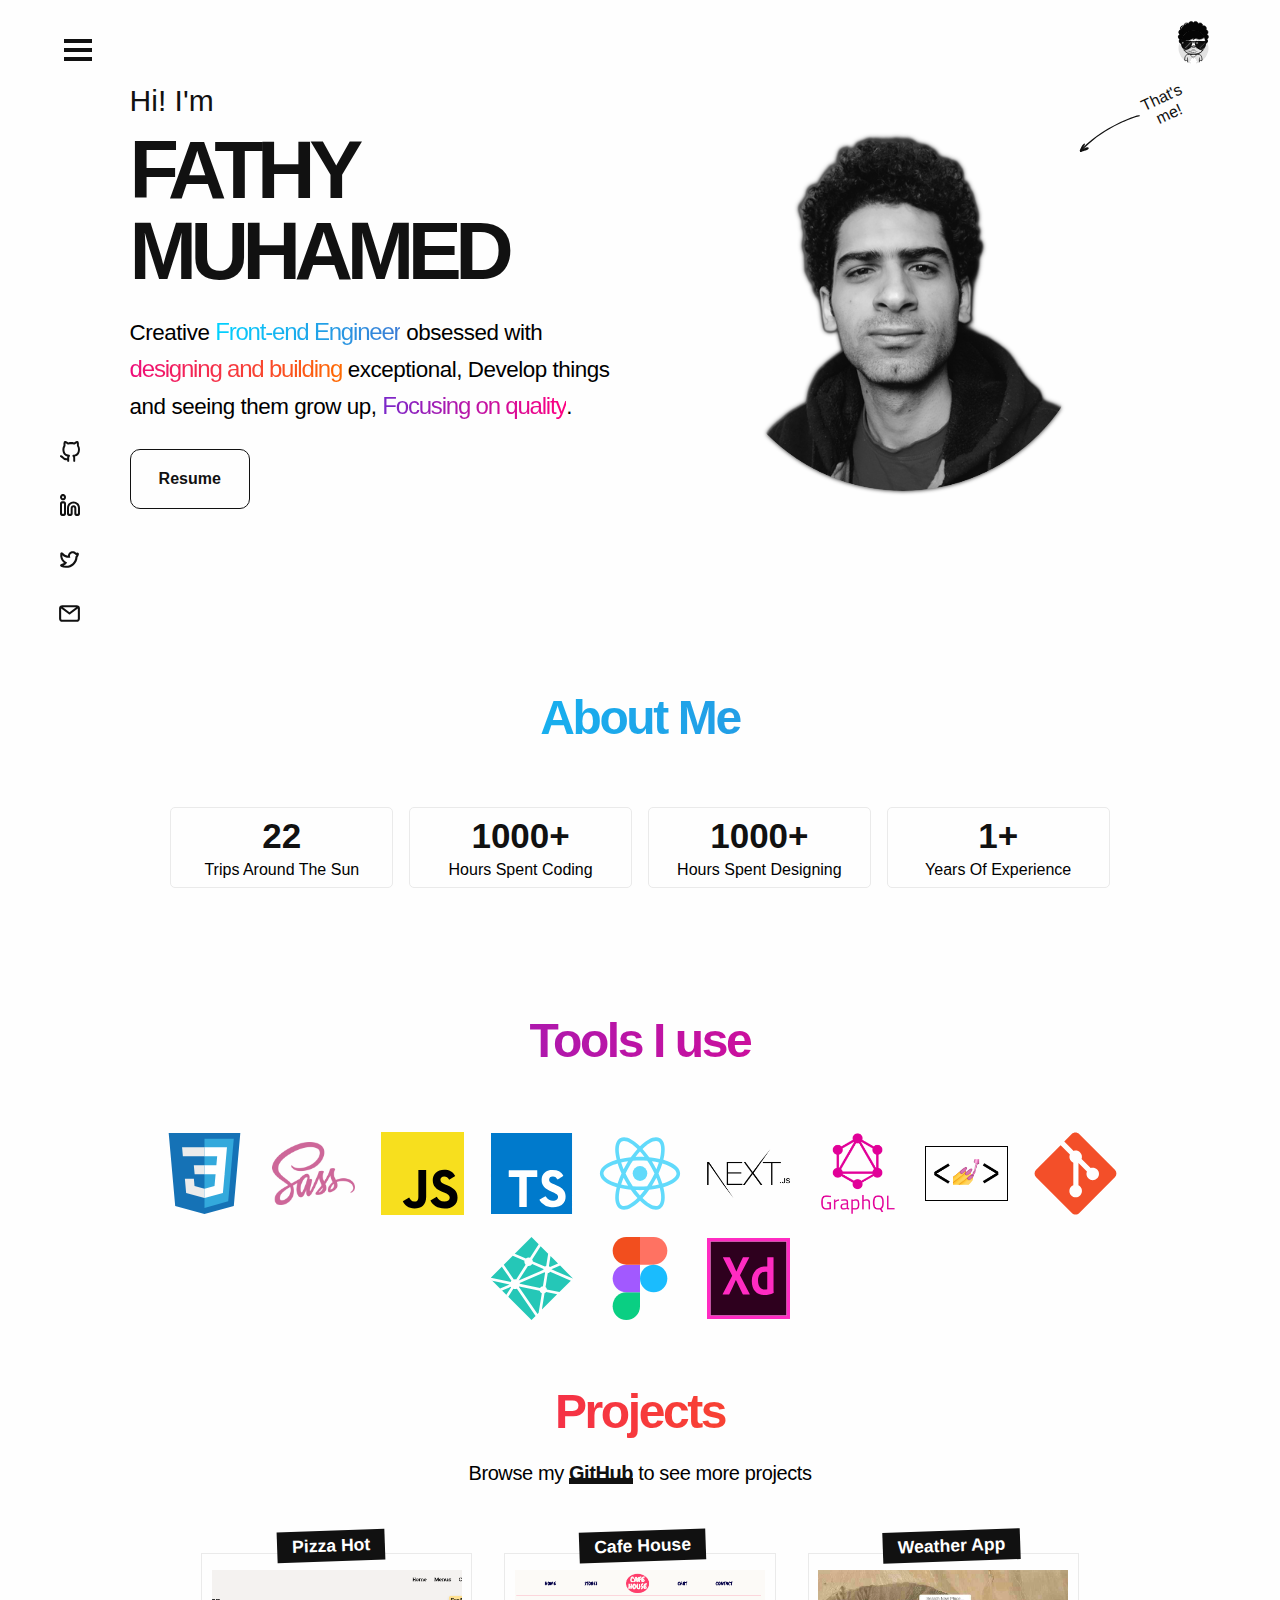
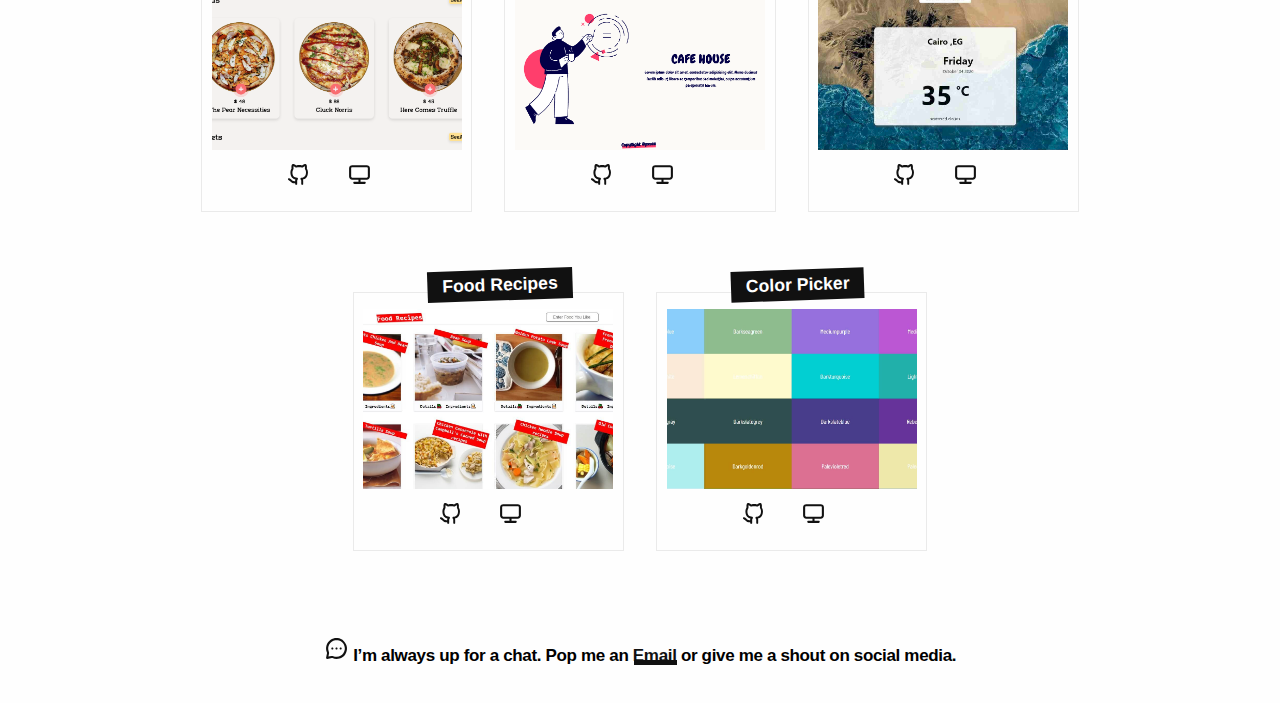
==== index.html @ e15e77f5 "first commit" ====
<!DOCTYPE html>
<html lang="en">
  <head>
    <meta charset="UTF-8" />
    <meta name="viewport" content="width=device-width, initial-scale=1.0" />
    <meta name="twitter:site" content="@pxuee" />
    <meta name="twitter:creator" content="@pxuee" />
    <meta name="twitter:card" content="summary_large_image" />
    <meta name="robots" content="index,follow" />
    <meta name="googlebot" content="index,follow" />
    <meta
      name="description"
      content="Creative Front-end Engineer obsessed with
  designing and building exceptional, Develop things
 and seeing them grow up,Focusing on quality."
    />
    <meta property="og:url" content="fathymuhamed.me" />
    <meta property="og:type" content="website" />
    <meta property="og:title" content="Fathy Muhamed" />
    <meta
      property="og:description"
      content="Creative Front-end Engineer obsessed with
       designing and building exceptional, Develop things
      and seeing them grow up,Focusing on quality."
    />

    <meta
      name="keyword"
      content="portfolio, javascript, developer ,TypeScript"
    />

    <title>Fathy Muhamed</title>
    <link rel="shortcut icon" href="/image/logo.png" type="image/x-icon" />
    <link rel="stylesheet" href="styles/style.css" />
    <script src="index.js" defer></script>
  </head>
  <body>
    <!-- Start Header -->
    <header id="header">
      <div class="grid">
        <div class="header-content">
          <nav id="nav" class="nav-main">
            <ul class="nav-main__link">
              <li class="nav-main__link__item">
                <a href="#home">Home</a>
              </li>
              <li class="nav-main__link__item">
                <a href="#about">About</a>
              </li>
              <li class="nav-main__link__item">
                <a href="#project">Projects</a>
              </li>
            </ul>
          </nav>
          <div class="menu">
            <div class="one"></div>
            <div class="two"></div>
            <div class="three"></div>
          </div>
          <h2>
            <img id="mode" src="image/meDark.svg" alt="Avatar" />
          </h2>
        </div>
      </div>
    </header>
    <!-- End Header -->
    <!-- Start Main -->
    <main id="main" class="grid">
      <div class="main-content">
        <div class="main-content__social">
          <ul>
            <li>
              <a
                href="https://github.com/FathyMuhamed"
                title="Github"
                rel="noreferrer"
                target="_blank"
              >
                <img class="icon" src="image/github-outline.svg" alt="github"
              /></a>
            </li>
            <li>
              <a
                href="https://www.linkedin.com/in/fathymuhamed"
                title="linkedin"
                rel="noreferrer"
                target="_blank"
                ><img
                  class="icon"
                  src="image/linkedin-outline.svg"
                  alt="Linkedin"
              /></a>
            </li>

            <li>
              <a
                href="https://twitter.com/Pxuee"
                target="_blank"
                title="Twitter"
                rel="noreferrer"
                ><img
                  class="icon"
                  src="image/twitter-outline.svg"
                  alt="twitter"
              /></a>
            </li>
            <li>
              <a
                href="mailto:fathyymuhamed@gmail.com"
                target="_blank"
                title="Email"
                rel="noreferrer"
              >
                <img class="icon" src="image/email-outline.svg" alt="email" />
              </a>
            </li>
          </ul>
        </div>
        <section id="home" class="main-content__main">
          <div class="main-content__desc">
            <div class="rotatingText">
              <span>
                Hi! I'm<br />
                مرحباَ أنا<br />
                Salut! Je suis<br />
                ¡Hola! Soy<br />
                Hallo! Ich bin
              </span>
            </div>
            <h1 tabindex="0">Fathy <span> Muhamed</span></h1>
            <p tabindex="0">
              Creative <span> Front-end Engineer </span> obsessed with
              <span> designing and building </span> exceptional, Develop things
              and seeing them grow up, <span> Focusing on quality </span>.
            </p>
            <a
              class="btn"
              title="Github"
              rel="noreferrer"
              target="_blank"
              href="/Resume.pdf"
              >Resume</a
            >
          </div>
          <div class="main-content__img">
            <div class="me">
              <svg
                class="svg-class"
                xmlns="http://www.w3.org/2000/svg"
                height="10"
                width="70"
                viewBox="0 0 123.85 12.57"
              >
                <path
                  d="M60.09.07A261.23,261.23,0,0,0,15.3,5.13C11.35,6.6,1.76,6.93,0,10.5a1.11,1.11,0,0,0,1.36.77C10.8,7.86,20.79,6.15,30.7,4.76l-.3,0c24.23-3.16,49-3.54,73.16.35a154,154,0,0,1,18.85,4.33,1.15,1.15,0,0,0,1.4-.79c-1.66-3.57-13-4.09-17.11-5.53C91.32.38,75.69-.23,60.09.07Z"
                  fill="currentColor"
                ></path>
                <path
                  d="M109.1.57c-.73,3.33,8.28,4.55,10.41,7.11,1.67,2.26,5.58,2.91,3.95-.75-2.7-2.34-11.21-8.29-14.36-6.36Z"
                  fill="currentColor"
                ></path>
                <path
                  d="M121.27,6.28C118,7.8,107,7,107.16,11.28c2.2,3.51,11.31-1.23,15.17-1.16,2.49-.63,1.42-4.57-1.06-3.84Z"
                  fill="currentColor"
                ></path>
              </svg>
              <p class="me-p">That's me!</p>
            </div>
            <img src="image/me.png" alt="Fathy Muhamed " title="coding" />
          </div>
        </section>
        <section id="about" class="info__description">
          <h2 tabindex="0" class="header">About Me</h2>
          <div class="info__description__experiences">
            <p tabindex="0">
              <span>22</span>
              Trips Around The Sun
            </p>
            <p tabindex="0">
              <span>1000+</span>
              Hours Spent Coding
            </p>
            <p tabindex="0">
              <span>1000+</span>
              Hours Spent Designing
            </p>
            <p tabindex="0">
              <span>1+</span>
              Years Of Experience
            </p>
          </div>
          <div class="info__description__tools">
            <h2 tabindex="0" class="header">Tools I use</h2>
            <div class="tools-img">
              <img tabindex="0" src="image/css3.svg" alt="CSS" title="CSS" />
              <img tabindex="0" src="image/sass0.png" alt="Sass" title="Sass" />
              <img
                tabindex="0"
                src="image/js.svg"
                alt="javaScript"
                title="javaScript"
              />
              <img
                tabindex="0"
                src="image/ts.svg"
                alt="TypeScript"
                title="TypeScript"
              />
              <img
                tabindex="0"
                src="image/react.svg"
                alt="React"
                title="React"
              />
              <img
                tabindex="0"
                src="image/nextJs0.png"
                alt="Next"
                title="Next"
              />
              <img
                tabindex="0"
                src="image/graphql0.png"
                alt="GraphQL"
                title="GraphQL"
              />
              <img
                tabindex="0"
                src="image/styledComponents.png"
                alt="styledComponents"
                title="styledComponents"
              />
              <img tabindex="0" src="image/git.svg" alt="Git" title="Git" />
              <img
                tabindex="0"
                src="image/netlify.svg"
                alt="Netlify"
                title="Netlify"
              />
              <img
                tabindex="0"
                src="image/figma.svg"
                alt="figma"
                title="figma"
              />
              <img tabindex="0" src="image/xd.svg" alt="Xd" title="Xd" />
            </div>
          </div>
        </section>
        <section id="project" class="main-content__projects">
          <h2 tabindex="0" class="header">Projects</h2>
          <p tabindex="0" class="projects__desc">
            Browse my
            <a
              href="https://github.com/FathyMuhamed"
              title="Github"
              rel="noreferrer"
              target="_blank"
              >GitHub
            </a>
            to see more projects
          </p>
          <div id="projects" class="projectIcon"></div>
        </section>
      </div>
    </main>
    <footer>
      <p tabindex="0">
        <img src="image/message-circle-outline.svg" alt="email" />
        I’m always up for a chat. Pop me an
        <a href="mailto:fathyymuhamed@gmail.com"> Email</a>
        or give me a shout on social media.
      </p>
    </footer>
  </body>
</html>
---- styles/style.css ----
:root {
  --backgroundColor: #fefefe;
  --main-color: #111;
  --second-color: #fff;
  --text-color: ##111;
  --border-color: #111;
}

.dark {
  --backgroundColor: #000000ed;
  --main-color: #fefefe;
  --second-color: #111;
  --text-color: #fefefe;
  --border-color: #fff;
}

* {
  padding: 0;
  margin: 0;
}

body {
  -webkit-box-sizing: border-box;
          box-sizing: border-box;
  font-family: "Inter", -apple-system, BlinkMacSystemFont, "Segoe UI", "Roboto", "Oxygen", "Ubuntu", "Cantarell", "Fira Sans", "Droid Sans", "Helvetica Neue", sans-serif;
  font-display: optional;
  background-color: var(--backgroundColor);
}

body,
html {
  scrollbar-width: thin;
  scrollbar-color: var(--border-color) var(--backgroundColor);
}

::-moz-selection {
  background: var(--main-color);
  color: var(--second-color);
}

::selection {
  background: var(--main-color);
  color: var(--second-color);
}

a {
  text-decoration: none;
  color: var(--main-color);
  font-weight: 700;
  -webkit-transition: all 0.2s ease;
  transition: all 0.2s ease;
}

ul {
  list-style: none;
}

.btn {
  color: var(--main-color);
  font-size: 16px;
  font-weight: 700;
  cursor: pointer;
  margin-top: 50px;
  border: 1px solid var(--main-color);
  border-radius: 10px;
  padding: 1.25rem 1.75rem;
  text-decoration: none;
  -webkit-transition: all 0.25s cubic-bezier(0.645, 0.045, 0.355, 1) 0s;
  transition: all 0.25s cubic-bezier(0.645, 0.045, 0.355, 1) 0s;
}

.btn:hover {
  color: var(--backgroundColor);
  background-color: var(--main-color);
}

.grid {
  width: 90%;
  max-width: 1250px;
  margin: auto;
}

.header {
  color: var(--main-color);
  line-height: 1.7;
  text-align: center;
  margin: 1em auto;
  font-size: 3em;
  letter-spacing: -.05em;
  font-weight: 700;
  text-transform: initial;
  -webkit-background-clip: text;
  -webkit-text-fill-color: transparent;
  background-image: -webkit-gradient(linear, left top, right top, from(#ee0979), to(#ff6a00));
  background-image: linear-gradient(to right, #ee0979, #ff6a00);
}

.filter {
  -webkit-filter: invert(1);
          filter: invert(1);
}

#mode {
  cursor: pointer;
  width: 45px;
  height: 45px;
  -webkit-filter: grayscale(1) contrast(1.7);
          filter: grayscale(1) contrast(1.7);
}

#header {
  position: fixed;
  width: 100%;
  z-index: 9999;
}

#header .header-content {
  display: -webkit-box;
  display: -ms-flexbox;
  display: flex;
  height: 10vh;
  -webkit-box-pack: justify;
      -ms-flex-pack: justify;
          justify-content: space-between;
  -webkit-box-align: center;
      -ms-flex-align: center;
          align-items: center;
}

#header .header-content .nav-main {
  position: absolute;
  left: 14%;
  top: 0;
  visibility: hidden;
  -webkit-transition: visibility 0.3s ease-out;
  transition: visibility 0.3s ease-out;
}

#header .header-content .nav-main__link {
  display: -webkit-box;
  display: -ms-flexbox;
  display: flex;
  padding: 1em;
  -webkit-box-pack: center;
      -ms-flex-pack: center;
          justify-content: center;
  -webkit-box-align: center;
      -ms-flex-align: center;
          align-items: center;
  text-align: center;
  padding-top: 1.6em;
}

#header .header-content .nav-main__link__item {
  padding: 0 1em;
}

#header .header-content .nav-main__link__item.active a {
  color: var(--second-color);
}

#header .header-content .nav-main__link__item:hover {
  -webkit-animation: swingVertical 1s ease;
          animation: swingVertical 1s ease;
  -webkit-animation-iteration-count: 1;
          animation-iteration-count: 1;
}

#header .header-content .nav-main__link__item:hover a {
  color: var(--border-color);
}

#header .header-content .nav-main.active {
  visibility: visible;
}

#header .header-content .menu {
  display: block;
  width: 28px;
  height: 22px;
  z-index: 2;
  cursor: pointer;
}

#header .header-content .menu .one,
#header .header-content .menu .two,
#header .header-content .menu .three {
  width: 100%;
  height: 4px;
  background-color: var(--main-color);
  -webkit-backface-visibility: hidden;
          backface-visibility: hidden;
  margin: 5px auto;
  -webkit-transition: 0.3s ease-in-out;
  transition: 0.3s ease-in-out;
}

#header .header-content .menu:hover .one,
#header .header-content .menu:hover .two,
#header .header-content .menu:hover .three {
  background-color: var(--main-color);
}

#header .header-content .menu:hover .two {
  width: 80%;
}

#header .header-content .menu:hover .one,
#header .header-content .menu:hover .three {
  width: 50%;
}

#header .header-content .menu.active .one,
#header .header-content .menu.active .two,
#header .header-content .menu.active .three {
  background-color: var(--main-color);
}

#header .header-content .menu.active .one {
  -webkit-transform: rotate(45deg) translate(6px, 6px);
          transform: rotate(45deg) translate(6px, 6px);
}

#header .header-content .menu.active .two {
  opacity: 0;
}

#header .header-content .menu.active .three {
  -webkit-transform: rotate(-45deg) translate(7px, -7px);
          transform: rotate(-45deg) translate(7px, -7px);
}

#main {
  padding-top: 70px;
}

#main .main-content {
  width: 90%;
  margin: auto;
}

#main .main-content__social {
  width: 40px;
  position: fixed;
  bottom: 30%;
  left: 3.9%;
}

#main .main-content__social ul {
  display: -webkit-box;
  display: -ms-flexbox;
  display: flex;
  -webkit-box-orient: vertical;
  -webkit-box-direction: normal;
      -ms-flex-direction: column;
          flex-direction: column;
  -webkit-box-align: center;
      -ms-flex-align: center;
          align-items: center;
  -ms-flex-line-pack: justify;
      align-content: space-between;
}

#main .main-content__social ul li {
  padding-top: 25px;
}

#main .main-content__social ul li img {
  -webkit-transition: all 0.3s ease-in-out;
  transition: all 0.3s ease-in-out;
}

#main .main-content__social ul li:hover img {
  -webkit-transform: scale(1.2);
          transform: scale(1.2);
}

#main .main-content__main {
  display: -ms-grid;
  display: grid;
  gap: 1em;
  -ms-grid-columns: (minmax(240px, 1fr))[auto-fit];
      grid-template-columns: repeat(auto-fit, minmax(240px, 1fr));
  -webkit-box-pack: center;
      -ms-flex-pack: center;
          justify-content: center;
  -webkit-box-align: center;
      -ms-flex-align: center;
          align-items: center;
}

#main .main-content__desc {
  padding: 0 0.5em;
}

#main .main-content__desc .rotatingText {
  display: -webkit-box;
  display: -ms-flexbox;
  display: flex;
  overflow: hidden;
  position: relative;
  height: 40px;
  margin: 10px 0;
  font-size: 30px;
  line-height: 1.4;
}

#main .main-content__desc .rotatingText span {
  display: inline-block;
  color: var(--main-color);
  position: relative;
  white-space: nowrap;
  top: 0;
  left: 0;
  -webkit-animation: move 7s infinite 2s;
          animation: move 7s infinite 2s;
}

#main .main-content__desc h1 {
  color: var(--main-color);
  font-family: "Orbitron", sans-serif;
  font-weight: 800;
  font-size: clamp(3em, 8vw, 81px);
  line-height: 1;
  letter-spacing: -0.08em;
  text-transform: uppercase;
}

#main .main-content__desc h1 span {
  display: inline-block;
}

#main .main-content__desc p {
  margin-top: 1em;
  color: var(--text-color);
  font-size: clamp(1.3em, 1.4em, 1.7em);
  font-weight: 400;
  font-family: "Inter", -apple-system, BlinkMacSystemFont, "Segoe UI", "Roboto", "Oxygen", "Ubuntu", "Cantarell", "Fira Sans", "Droid Sans", "Helvetica Neue", sans-serif;
  line-height: 1.6em !important;
  letter-spacing: -0.02em;
}

#main .main-content__desc p span {
  display: inline-block;
  letter-spacing: -0.05em;
  font-size: 1.5rem;
  font-weight: 500;
  -webkit-background-clip: text;
  -webkit-text-fill-color: transparent;
  background-image: -webkit-gradient(linear, left top, right top, from(#00d2ff), to(#3a7bd5));
  background-image: linear-gradient(to right, #00d2ff, #3a7bd5);
  -webkit-transform: translateY(0px);
          transform: translateY(0px);
  -webkit-animation-name: jump;
          animation-name: jump;
  -webkit-animation-duration: 2s;
          animation-duration: 2s;
  -webkit-animation-timing-function: linear;
          animation-timing-function: linear;
  -webkit-animation-iteration-count: infinite;
          animation-iteration-count: infinite;
}

#main .main-content__desc p span:nth-child(2) {
  background-image: -webkit-gradient(linear, left top, right top, from(#ee0979), to(#ff6a00));
  background-image: linear-gradient(to right, #ee0979, #ff6a00);
  -webkit-animation-duration: 2.1s;
          animation-duration: 2.1s;
}

#main .main-content__desc p span:last-child {
  background-image: -webkit-gradient(linear, left top, right top, from(#7928ca), to(#ff0080));
  background-image: linear-gradient(90deg, #7928ca, #ff0080);
  -webkit-animation-duration: 2.2s;
          animation-duration: 2.2s;
}

#main .main-content__desc .btn {
  display: inline-block;
  margin: 1.5em auto;
}

#main .main-content__img {
  position: relative;
  text-align: center;
}

#main .main-content__img .me {
  position: absolute;
  top: 15%;
  right: -7%;
  color: var(--main-color);
}

#main .main-content__img .me .svg-class {
  position: absolute;
  top: -39px;
  -webkit-transform: rotate(-32deg) scaleX(-1);
          transform: rotate(-32deg) scaleX(-1);
  right: 50px;
}

#main .main-content__img .me .me-p {
  display: block;
  position: absolute;
  top: -78px;
  right: 7px;
  -webkit-transform: rotate(-25deg);
          transform: rotate(-25deg);
}

#main .main-content__img img {
  width: 30vmax;
  text-align: center;
  border-radius: 50%;
  -webkit-filter: drop-shadow(0px 0px 2px var(--border-color));
          filter: drop-shadow(0px 0px 2px var(--border-color));
}

#main .main-content .info__description {
  margin-top: 3em;
  padding-top: 3em;
}

#main .main-content .info__description h2.header {
  background-image: -webkit-gradient(linear, left top, right top, from(#00d2ff), to(#3a7bd5));
  background-image: linear-gradient(to right, #00d2ff, #3a7bd5);
}

#main .main-content .info__description__experiences {
  display: -webkit-box;
  display: -ms-flexbox;
  display: flex;
  gap: 1em;
  -ms-flex-wrap: wrap;
      flex-wrap: wrap;
  -webkit-box-pack: center;
      -ms-flex-pack: center;
          justify-content: center;
  -webkit-box-align: center;
      -ms-flex-align: center;
          align-items: center;
}

#main .main-content .info__description__experiences p {
  -webkit-box-flex: 0;
      -ms-flex: 0 1 200px;
          flex: 0 1 200px;
  font-size: 1em;
  margin-bottom: 2em;
  color: var(--text-color);
  text-align: center;
  padding: 0.5em 0.65em;
  border: 1px solid #eaeaea;
  -webkit-transition: -webkit-box-shadow 0.2s ease;
  transition: -webkit-box-shadow 0.2s ease;
  transition: box-shadow 0.2s ease;
  transition: box-shadow 0.2s ease, -webkit-box-shadow 0.2s ease;
  border-radius: 5px;
}

#main .main-content .info__description__experiences p:hover {
  border: 1px solid transparent;
  -webkit-box-shadow: 0 8px 30px rgba(0, 0, 0, 0.12);
          box-shadow: 0 8px 30px rgba(0, 0, 0, 0.12);
}

#main .main-content .info__description__experiences p span {
  display: block;
  color: var(--main-color);
  font-weight: bold;
  font-size: 35px;
  margin-bottom: 5px;
}

#main .main-content .info__description__tools {
  padding-top: 2em;
}

#main .main-content .info__description__tools h2.header {
  background-image: -webkit-gradient(linear, left top, right top, from(#7928ca), to(#ff0080));
  background-image: linear-gradient(90deg, #7928ca, #ff0080);
}

#main .main-content .info__description__tools .tools-img {
  display: -webkit-box;
  display: -ms-flexbox;
  display: flex;
  -ms-flex-wrap: wrap;
      flex-wrap: wrap;
  -webkit-box-pack: center;
      -ms-flex-pack: center;
          justify-content: center;
  gap: 1em;
  -webkit-box-align: center;
      -ms-flex-align: center;
          align-items: center;
}

#main .main-content .info__description__tools .tools-img img {
  -webkit-box-flex: 0;
      -ms-flex: 0 1 80px;
          flex: 0 1 80px;
  width: 8%;
  padding: 3px 5px;
  -webkit-transition: -webkit-transform 0.4s ease-out;
  transition: -webkit-transform 0.4s ease-out;
  transition: transform 0.4s ease-out;
  transition: transform 0.4s ease-out, -webkit-transform 0.4s ease-out;
}

#main .main-content .info__description__tools .tools-img img:hover {
  -webkit-transform: scale(1.2);
          transform: scale(1.2);
}

#main .main-content__projects .header {
  margin-bottom: 0.1em;
}

#main .main-content__projects .projects__desc {
  line-height: 1.6em;
  font-weight: 400;
  font-size: 1.25em;
  letter-spacing: -0.02em;
  text-align: center;
  margin-top: 0;
  color: var(--text-color);
  -webkit-transition: background-image 0.5s ease-in-out;
  transition: background-image 0.5s ease-in-out;
}

#main .main-content__projects .projects__desc a {
  background-image: -webkit-gradient(linear, left top, left bottom, color-stop(74%, transparent), color-stop(0, var(--border-color)));
  background-image: linear-gradient(180deg, transparent 74%, var(--border-color) 0);
  background-position: -5px bottom;
  background-repeat: no-repeat;
  cursor: pointer;
}

#main .main-content__projects .projects__desc a:hover {
  background-image: -webkit-gradient(linear, left top, left bottom, color-stop(15%, transparent), color-stop(0, var(--border-color)));
  background-image: linear-gradient(180deg, transparent 15%, var(--border-color) 0);
  color: var(--second-color);
  padding: 0.2em;
}

#main .main-content__projects #projects {
  margin: 4em auto 1.2em;
}

#main .main-content__projects #projects.projectIcon a img {
  -webkit-filter: invert(1);
          filter: invert(1);
}

#main .main-content__projects #projects .projectItems {
  display: -webkit-box;
  display: -ms-flexbox;
  display: flex;
  -ms-flex-wrap: wrap;
      flex-wrap: wrap;
  -webkit-box-pack: center;
      -ms-flex-pack: center;
          justify-content: center;
  -webkit-box-align: center;
      -ms-flex-align: center;
          align-items: center;
  gap: 2em;
  text-align: center;
}

#main .main-content__projects #projects .projectItems .projectCard {
  position: relative;
  -webkit-box-flex: 0;
      -ms-flex: 0 1 250px;
          flex: 0 1 250px;
  padding: 1em 0.6em;
  margin-bottom: 1em;
  -webkit-transition: -webkit-box-shadow 0.2s ease;
  transition: -webkit-box-shadow 0.2s ease;
  transition: box-shadow 0.2s ease;
  transition: box-shadow 0.2s ease, -webkit-box-shadow 0.2s ease;
  border: 1px solid #eaeaea;
  margin-bottom: 3em;
  height: 25vh;
}

#main .main-content__projects #projects .projectItems .projectCard:hover {
  -webkit-box-shadow: 0px 4px 8px -4px var(--main-color);
          box-shadow: 0px 4px 8px -4px var(--main-color);
  border: 1px solid transparent;
}

#main .main-content__projects #projects .projectItems .projectCard:before {
  content: attr(aria-label);
  font-size: 1em;
  position: absolute;
  top: -1.4rem;
  left: 5rem;
  color: var(--second-color);
  padding: 0.3rem 0.85rem;
  font-weight: 600;
  -webkit-transform: rotate(-2deg) scale(1.1);
          transform: rotate(-2deg) scale(1.1);
  background-color: var(--border-color);
}

#main .main-content__projects #projects .projectItems .projectCard .cardImg {
  -o-object-fit: cover;
     object-fit: cover;
  height: 80%;
  width: 100%;
  margin-bottom: 0.5em;
}

#main .main-content__projects #projects .projectItems .projectCard a {
  padding: 1em;
  -webkit-transform: scale(1.8);
          transform: scale(1.8);
}

footer {
  text-align: center;
}

footer p {
  position: relative;
  color: var(--text-color);
  font-size: clamp(0.9em, 17px, 3em);
  width: 70%;
  margin: auto;
  line-height: 1.6em;
  font-weight: 600;
  letter-spacing: -0.02em;
  text-align: center;
  margin-top: 0;
  padding: 1em;
  margin-bottom: 1em;
}

footer p a {
  background-image: -webkit-gradient(linear, left top, left bottom, color-stop(74%, transparent), color-stop(0, var(--border-color)));
  background-image: linear-gradient(180deg, transparent 74%, var(--border-color) 0);
  background-position: 1px bottom;
  background-repeat: no-repeat;
  -webkit-transition: all 0.2s ease;
  transition: all 0.2s ease;
}

footer p a:hover {
  background-image: -webkit-gradient(linear, left top, left bottom, color-stop(15%, transparent), color-stop(0, var(--border-color)));
  background-image: linear-gradient(180deg, transparent 15%, var(--border-color) 0);
  color: var(--second-color);
  padding: 0.2em;
}

@-webkit-keyframes swingVertical {
  15% {
    -webkit-transform: translateY(6px);
            transform: translateY(6px);
  }
  30% {
    -webkit-transform: translateY(-6px);
            transform: translateY(-6px);
  }
  50% {
    -webkit-transform: translateY(4px);
            transform: translateY(4px);
  }
  65% {
    -webkit-transform: translateY(-2px);
            transform: translateY(-2px);
  }
  80% {
    -webkit-transform: translateY(2px);
            transform: translateY(2px);
  }
  100% {
    -webkit-transform: translateY(0);
            transform: translateY(0);
  }
}

@keyframes swingVertical {
  15% {
    -webkit-transform: translateY(6px);
            transform: translateY(6px);
  }
  30% {
    -webkit-transform: translateY(-6px);
            transform: translateY(-6px);
  }
  50% {
    -webkit-transform: translateY(4px);
            transform: translateY(4px);
  }
  65% {
    -webkit-transform: translateY(-2px);
            transform: translateY(-2px);
  }
  80% {
    -webkit-transform: translateY(2px);
            transform: translateY(2px);
  }
  100% {
    -webkit-transform: translateY(0);
            transform: translateY(0);
  }
}

@-webkit-keyframes move {
  0% {
    top: 0px;
  }
  20% {
    top: -40px;
  }
  40% {
    top: -80px;
  }
  60% {
    top: -130px;
  }
  80% {
    top: -170px;
  }
  100% {
    top: 0px;
  }
}

@keyframes move {
  0% {
    top: 0px;
  }
  20% {
    top: -40px;
  }
  40% {
    top: -80px;
  }
  60% {
    top: -130px;
  }
  80% {
    top: -170px;
  }
  100% {
    top: 0px;
  }
}

@-webkit-keyframes jump {
  0% {
    -webkit-transform: translateY(-2px);
            transform: translateY(-2px);
  }
  50% {
    -webkit-transform: translateY(0px);
            transform: translateY(0px);
  }
  100% {
    -webkit-transform: translateY(-2px);
            transform: translateY(-2px);
  }
}

@keyframes jump {
  0% {
    -webkit-transform: translateY(-2px);
            transform: translateY(-2px);
  }
  50% {
    -webkit-transform: translateY(0px);
            transform: translateY(0px);
  }
  100% {
    -webkit-transform: translateY(-2px);
            transform: translateY(-2px);
  }
}

@media screen and (max-width: 38.3em) {
  .nav-main {
    background-color: var(--backgroundColor);
  }
  .nav-main__link {
    -webkit-box-shadow: 0 7px 15px 3px rgba(0, 0, 0, 0.1);
            box-shadow: 0 7px 15px 3px rgba(0, 0, 0, 0.1);
  }
  #main {
    padding-top: 3em;
  }
  #main .main-content__main {
    gap: 0.5em;
    text-align: center;
    margin-bottom: 2em;
  }
  #main .main-content__desc .rotatingText {
    -webkit-box-pack: center;
        -ms-flex-pack: center;
            justify-content: center;
  }
  #main .main-content__img {
    -webkit-box-ordinal-group: 0;
        -ms-flex-order: -1;
            order: -1;
  }
  #main .main-content__img .me {
    display: none;
  }
  #main .main-content .info__description__experiences p {
    -webkit-box-flex: 1;
        -ms-flex: 1 1 200px;
            flex: 1 1 200px;
  }
  #main .main-content .info__description {
    padding-top: 1em;
  }
  #main .main-content__social {
    width: 40px;
    position: absolute;
    bottom: 44%;
    left: 4.5%;
  }
}
/*# sourceMappingURL=style.css.map */
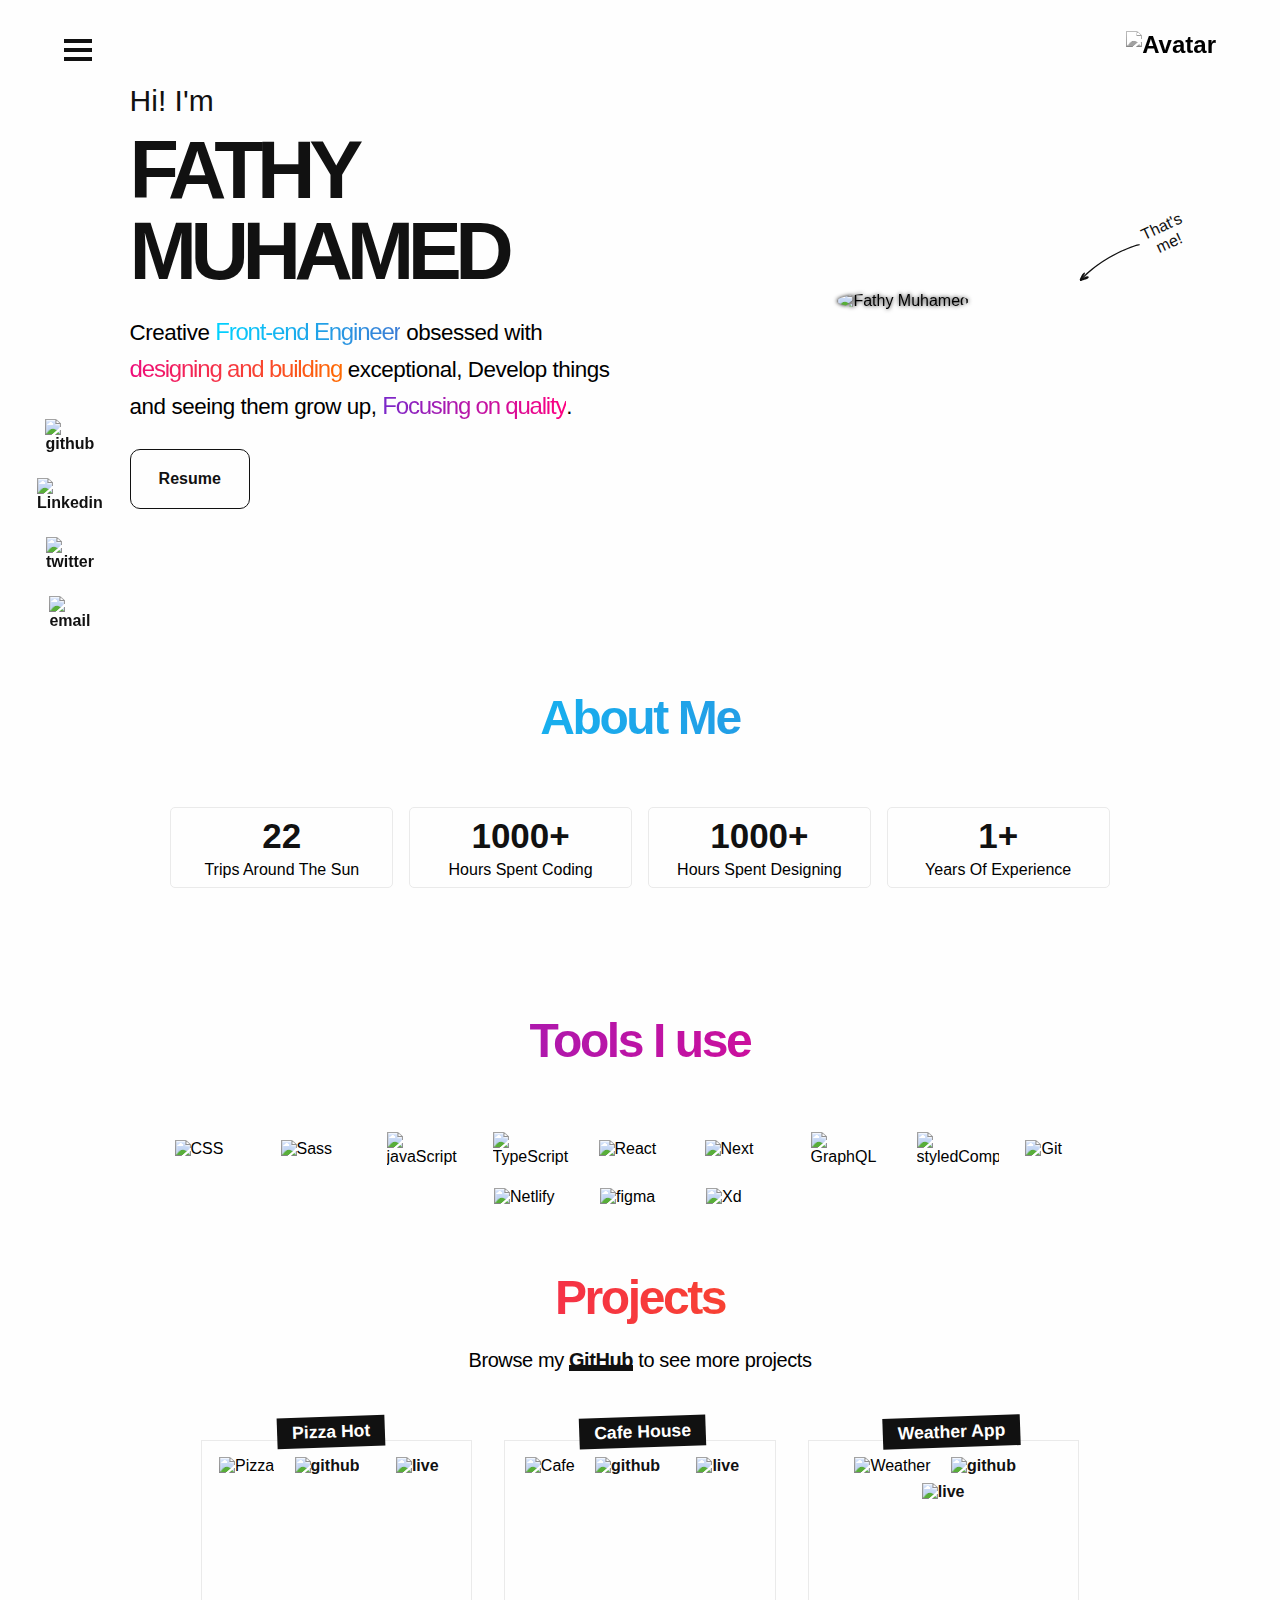
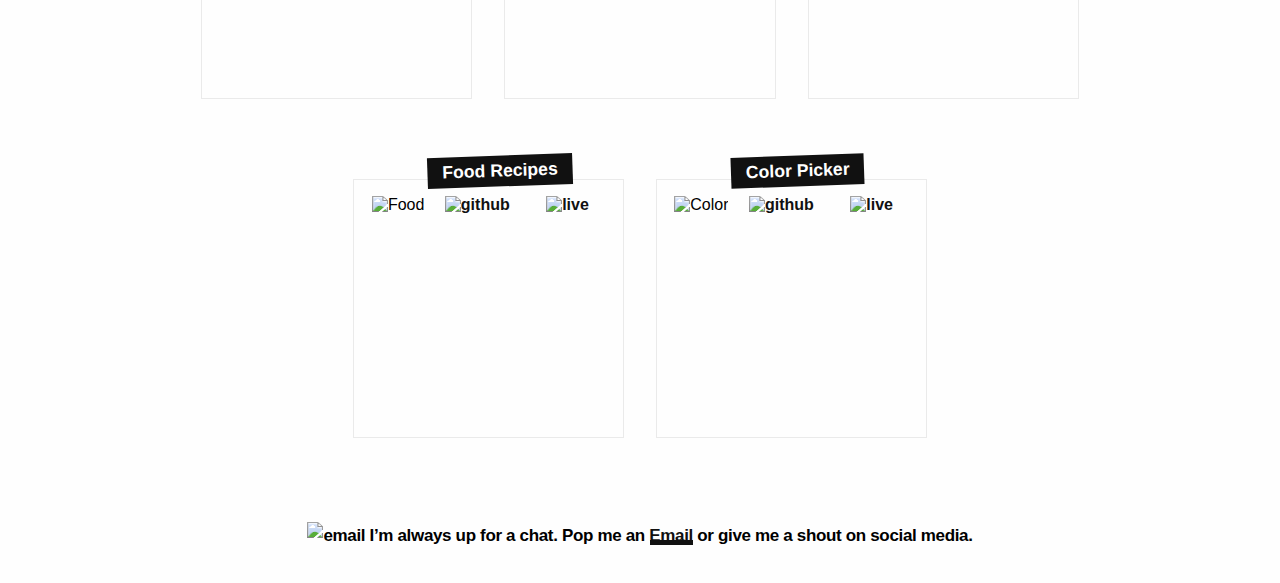
==== commit 7221d33c: "fixed" ====
--- a/index.html
+++ b/index.html
@@ -31,7 +31,7 @@
 
     <title>Fathy Muhamed</title>
     <link rel="shortcut icon" href="/image/logo.png" type="image/x-icon" />
-    <link rel="stylesheet" href="styles/style.css" />
+    <link rel="stylesheet" href="style.css" />
     <script src="index.js" defer></script>
   </head>
   <body>
--- a/style.css
+++ b/style.css
@@ -0,0 +1,832 @@
+:root {
+  --backgroundColor: #fefefe;
+  --main-color: #111;
+  --second-color: #fff;
+  --text-color: ##111;
+  --border-color: #111;
+}
+
+.dark {
+  --backgroundColor: #000000ed;
+  --main-color: #fefefe;
+  --second-color: #111;
+  --text-color: #fefefe;
+  --border-color: #fff;
+}
+
+* {
+  padding: 0;
+  margin: 0;
+}
+
+body {
+  -webkit-box-sizing: border-box;
+          box-sizing: border-box;
+  font-family: "Inter", -apple-system, BlinkMacSystemFont, "Segoe UI", "Roboto",+ "Oxygen", "Ubuntu", "Cantarell", "Fira Sans", "Droid Sans", "Helvetica Neue",+ sans-serif;
+  font-display: optional;
+  background-color: var(--backgroundColor);
+}
+
+body,
+html {
+  scrollbar-width: thin;
+  scrollbar-color: var(--border-color) var(--backgroundColor);
+}
+
+::-moz-selection {
+  background: var(--main-color);
+  color: var(--second-color);
+}
+
+::selection {
+  background: var(--main-color);
+  color: var(--second-color);
+}
+
+a {
+  text-decoration: none;
+  color: var(--main-color);
+  font-weight: 700;
+  -webkit-transition: all 0.2s ease;
+  transition: all 0.2s ease;
+}
+
+ul {
+  list-style: none;
+}
+
+.btn {
+  color: var(--main-color);
+  font-size: 16px;
+  font-weight: 700;
+  cursor: pointer;
+  margin-top: 50px;
+  border: 1px solid var(--main-color);
+  border-radius: 10px;
+  padding: 1.25rem 1.75rem;
+  text-decoration: none;
+  -webkit-transition: all 0.25s cubic-bezier(0.645, 0.045, 0.355, 1) 0s;
+  transition: all 0.25s cubic-bezier(0.645, 0.045, 0.355, 1) 0s;
+}
+
+.btn:hover {
+  color: var(--backgroundColor);
+  background-color: var(--main-color);
+}
+
+.grid {
+  width: 90%;
+  max-width: 1250px;
+  margin: auto;
+}
+
+.header {
+  color: var(--main-color);
+  line-height: 1.7;
+  text-align: center;
+  margin: 1em auto;
+  font-size: 3em;
+  letter-spacing: -.05em;
+  font-weight: 700;
+  text-transform: initial;
+  -webkit-background-clip: text;
+  -webkit-text-fill-color: transparent;
+  background-image: -webkit-gradient(linear, left top, right top, from(#ee0979), to(#ff6a00));
+  background-image: linear-gradient(to right, #ee0979, #ff6a00);
+}
+
+.filter {
+  -webkit-filter: invert(1);
+          filter: invert(1);
+}
+
+#mode {
+  cursor: pointer;
+  width: 45px;
+  height: 45px;
+  -webkit-filter: grayscale(1) contrast(1.7);
+          filter: grayscale(1) contrast(1.7);
+}
+
+#header {
+  position: fixed;
+  width: 100%;
+  z-index: 9999;
+}
+
+#header .header-content {
+  display: -webkit-box;
+  display: -ms-flexbox;
+  display: flex;
+  height: 10vh;
+  -webkit-box-pack: justify;
+      -ms-flex-pack: justify;
+          justify-content: space-between;
+  -webkit-box-align: center;
+      -ms-flex-align: center;
+          align-items: center;
+}
+
+#header .header-content .nav-main {
+  position: absolute;
+  left: 14%;
+  top: 0;
+  visibility: hidden;
+  -webkit-transition: visibility 0.3s ease-out;
+  transition: visibility 0.3s ease-out;
+}
+
+#header .header-content .nav-main__link {
+  display: -webkit-box;
+  display: -ms-flexbox;
+  display: flex;
+  padding: 1em;
+  -webkit-box-pack: center;
+      -ms-flex-pack: center;
+          justify-content: center;
+  -webkit-box-align: center;
+      -ms-flex-align: center;
+          align-items: center;
+  text-align: center;
+  padding-top: 1.6em;
+}
+
+#header .header-content .nav-main__link__item {
+  padding: 0 1em;
+}
+
+#header .header-content .nav-main__link__item.active a {
+  color: var(--second-color);
+}
+
+#header .header-content .nav-main__link__item:hover {
+  -webkit-animation: swingVertical 1s ease;
+          animation: swingVertical 1s ease;
+  -webkit-animation-iteration-count: 1;
+          animation-iteration-count: 1;
+}
+
+#header .header-content .nav-main__link__item:hover a {
+  color: var(--border-color);
+}
+
+#header .header-content .nav-main.active {
+  visibility: visible;
+}
+
+#header .header-content .menu {
+  display: block;
+  width: 28px;
+  height: 22px;
+  z-index: 2;
+  cursor: pointer;
+}
+
+#header .header-content .menu .one,
+#header .header-content .menu .two,
+#header .header-content .menu .three {
+  width: 100%;
+  height: 4px;
+  background-color: var(--main-color);
+  -webkit-backface-visibility: hidden;
+          backface-visibility: hidden;
+  margin: 5px auto;
+  -webkit-transition: 0.3s ease-in-out;
+  transition: 0.3s ease-in-out;
+}
+
+#header .header-content .menu:hover .one,
+#header .header-content .menu:hover .two,
+#header .header-content .menu:hover .three {
+  background-color: var(--main-color);
+}
+
+#header .header-content .menu:hover .two {
+  width: 80%;
+}
+
+#header .header-content .menu:hover .one,
+#header .header-content .menu:hover .three {
+  width: 50%;
+}
+
+#header .header-content .menu.active .one,
+#header .header-content .menu.active .two,
+#header .header-content .menu.active .three {
+  background-color: var(--main-color);
+}
+
+#header .header-content .menu.active .one {
+  -webkit-transform: rotate(45deg) translate(6px, 6px);
+          transform: rotate(45deg) translate(6px, 6px);
+}
+
+#header .header-content .menu.active .two {
+  opacity: 0;
+}
+
+#header .header-content .menu.active .three {
+  -webkit-transform: rotate(-45deg) translate(7px, -7px);
+          transform: rotate(-45deg) translate(7px, -7px);
+}
+
+#main {
+  padding-top: 70px;
+}
+
+#main .main-content {
+  width: 90%;
+  margin: auto;
+}
+
+#main .main-content__social {
+  width: 40px;
+  position: fixed;
+  bottom: 30%;
+  left: 3.9%;
+}
+
+#main .main-content__social ul {
+  display: -webkit-box;
+  display: -ms-flexbox;
+  display: flex;
+  -webkit-box-orient: vertical;
+  -webkit-box-direction: normal;
+      -ms-flex-direction: column;
+          flex-direction: column;
+  -webkit-box-align: center;
+      -ms-flex-align: center;
+          align-items: center;
+  -ms-flex-line-pack: justify;
+      align-content: space-between;
+}
+
+#main .main-content__social ul li {
+  padding-top: 25px;
+}
+
+#main .main-content__social ul li img {
+  -webkit-transition: all 0.3s ease-in-out;
+  transition: all 0.3s ease-in-out;
+}
+
+#main .main-content__social ul li:hover img {
+  -webkit-transform: scale(1.2);
+          transform: scale(1.2);
+}
+
+#main .main-content__main {
+  display: -ms-grid;
+  display: grid;
+  gap: 1em;
+  -ms-grid-columns: (minmax(240px, 1fr))[auto-fit];
+      grid-template-columns: repeat(auto-fit, minmax(240px, 1fr));
+  -webkit-box-pack: center;
+      -ms-flex-pack: center;
+          justify-content: center;
+  -webkit-box-align: center;
+      -ms-flex-align: center;
+          align-items: center;
+}
+
+#main .main-content__desc {
+  padding: 0 0.5em;
+}
+
+#main .main-content__desc .rotatingText {
+  display: -webkit-box;
+  display: -ms-flexbox;
+  display: flex;
+  overflow: hidden;
+  position: relative;
+  height: 40px;
+  margin: 10px 0;
+  font-size: 30px;
+  line-height: 1.4;
+}
+
+#main .main-content__desc .rotatingText span {
+  display: inline-block;
+  color: var(--main-color);
+  position: relative;
+  white-space: nowrap;
+  top: 0;
+  left: 0;
+  -webkit-animation: move 7s infinite 2s;
+          animation: move 7s infinite 2s;
+}
+
+#main .main-content__desc h1 {
+  color: var(--main-color);
+  font-family: "Orbitron", sans-serif;
+  font-weight: 800;
+  font-size: clamp(3em, 8vw, 81px);
+  line-height: 1;
+  letter-spacing: -0.08em;
+  text-transform: uppercase;
+}
+
+#main .main-content__desc h1 span {
+  display: inline-block;
+}
+
+#main .main-content__desc p {
+  margin-top: 1em;
+  color: var(--text-color);
+  font-size: clamp(1.3em, 1.4em, 1.7em);
+  font-weight: 400;
+  font-family: "Inter", -apple-system, BlinkMacSystemFont, "Segoe UI",+ "Roboto", "Oxygen", "Ubuntu", "Cantarell", "Fira Sans", "Droid Sans",+ "Helvetica Neue", sans-serif;
+  line-height: 1.6em !important;
+  letter-spacing: -0.02em;
+}
+
+#main .main-content__desc p span {
+  display: inline-block;
+  letter-spacing: -0.05em;
+  font-size: 1.5rem;
+  font-weight: 500;
+  -webkit-background-clip: text;
+  -webkit-text-fill-color: transparent;
+  background-image: -webkit-gradient(linear, left top, right top, from(#00d2ff), to(#3a7bd5));
+  background-image: linear-gradient(to right, #00d2ff, #3a7bd5);
+  -webkit-transform: translateY(0px);
+          transform: translateY(0px);
+  -webkit-animation-name: jump;
+          animation-name: jump;
+  -webkit-animation-duration: 2s;
+          animation-duration: 2s;
+  -webkit-animation-timing-function: linear;
+          animation-timing-function: linear;
+  -webkit-animation-iteration-count: infinite;
+          animation-iteration-count: infinite;
+}
+
+#main .main-content__desc p span:nth-child(2) {
+  background-image: -webkit-gradient(linear, left top, right top, from(#ee0979), to(#ff6a00));
+  background-image: linear-gradient(to right, #ee0979, #ff6a00);
+  -webkit-animation-duration: 2.1s;
+          animation-duration: 2.1s;
+}
+
+#main .main-content__desc p span:last-child {
+  background-image: -webkit-gradient(linear, left top, right top, from(#7928ca), to(#ff0080));
+  background-image: linear-gradient(90deg, #7928ca, #ff0080);
+  -webkit-animation-duration: 2.2s;
+          animation-duration: 2.2s;
+}
+
+#main .main-content__desc .btn {
+  display: inline-block;
+  margin: 1.5em auto;
+}
+
+#main .main-content__img {
+  position: relative;
+  text-align: center;
+}
+
+#main .main-content__img .me {
+  position: absolute;
+  top: 15%;
+  right: -7%;
+  color: var(--main-color);
+}
+
+#main .main-content__img .me .svg-class {
+  position: absolute;
+  top: -39px;
+  -webkit-transform: rotate(-32deg) scaleX(-1);
+          transform: rotate(-32deg) scaleX(-1);
+  right: 50px;
+}
+
+#main .main-content__img .me .me-p {
+  display: block;
+  position: absolute;
+  top: -78px;
+  right: 7px;
+  -webkit-transform: rotate(-25deg);
+          transform: rotate(-25deg);
+}
+
+#main .main-content__img img {
+  width: 30vmax;
+  text-align: center;
+  border-radius: 50%;
+  -webkit-filter: drop-shadow(0px 0px 2px var(--border-color));
+          filter: drop-shadow(0px 0px 2px var(--border-color));
+}
+
+#main .main-content .info__description {
+  margin-top: 3em;
+  padding-top: 3em;
+}
+
+#main .main-content .info__description h2.header {
+  background-image: -webkit-gradient(linear, left top, right top, from(#00d2ff), to(#3a7bd5));
+  background-image: linear-gradient(to right, #00d2ff, #3a7bd5);
+}
+
+#main .main-content .info__description__experiences {
+  display: -webkit-box;
+  display: -ms-flexbox;
+  display: flex;
+  gap: 1em;
+  -ms-flex-wrap: wrap;
+      flex-wrap: wrap;
+  -webkit-box-pack: center;
+      -ms-flex-pack: center;
+          justify-content: center;
+  -webkit-box-align: center;
+      -ms-flex-align: center;
+          align-items: center;
+}
+
+#main .main-content .info__description__experiences p {
+  -webkit-box-flex: 0;
+      -ms-flex: 0 1 200px;
+          flex: 0 1 200px;
+  font-size: 1em;
+  margin-bottom: 2em;
+  color: var(--text-color);
+  text-align: center;
+  padding: 0.5em 0.65em;
+  border: 1px solid #eaeaea;
+  -webkit-transition: -webkit-box-shadow 0.2s ease;
+  transition: -webkit-box-shadow 0.2s ease;
+  transition: box-shadow 0.2s ease;
+  transition: box-shadow 0.2s ease, -webkit-box-shadow 0.2s ease;
+  border-radius: 5px;
+}
+
+#main .main-content .info__description__experiences p:hover {
+  border: 1px solid transparent;
+  -webkit-box-shadow: 0 8px 30px rgba(0, 0, 0, 0.12);
+          box-shadow: 0 8px 30px rgba(0, 0, 0, 0.12);
+}
+
+#main .main-content .info__description__experiences p span {
+  display: block;
+  color: var(--main-color);
+  font-weight: bold;
+  font-size: 35px;
+  margin-bottom: 5px;
+}
+
+#main .main-content .info__description__tools {
+  padding-top: 2em;
+}
+
+#main .main-content .info__description__tools h2.header {
+  background-image: -webkit-gradient(linear, left top, right top, from(#7928ca), to(#ff0080));
+  background-image: linear-gradient(90deg, #7928ca, #ff0080);
+}
+
+#main .main-content .info__description__tools .tools-img {
+  display: -webkit-box;
+  display: -ms-flexbox;
+  display: flex;
+  -ms-flex-wrap: wrap;
+      flex-wrap: wrap;
+  -webkit-box-pack: center;
+      -ms-flex-pack: center;
+          justify-content: center;
+  gap: 1em;
+  -webkit-box-align: center;
+      -ms-flex-align: center;
+          align-items: center;
+}
+
+#main .main-content .info__description__tools .tools-img img {
+  -webkit-box-flex: 0;
+      -ms-flex: 0 1 80px;
+          flex: 0 1 80px;
+  width: 8%;
+  padding: 3px 5px;
+  -webkit-transition: -webkit-transform 0.4s ease-out;
+  transition: -webkit-transform 0.4s ease-out;
+  transition: transform 0.4s ease-out;
+  transition: transform 0.4s ease-out, -webkit-transform 0.4s ease-out;
+}
+
+#main .main-content .info__description__tools .tools-img img:hover {
+  -webkit-transform: scale(1.2);
+          transform: scale(1.2);
+}
+
+#main .main-content__projects .header {
+  margin-bottom: 0.1em;
+}
+
+#main .main-content__projects .projects__desc {
+  line-height: 1.6em;
+  font-weight: 400;
+  font-size: 1.25em;
+  letter-spacing: -0.02em;
+  text-align: center;
+  margin-top: 0;
+  color: var(--text-color);
+  -webkit-transition: background-image 0.5s ease-in-out;
+  transition: background-image 0.5s ease-in-out;
+}
+
+#main .main-content__projects .projects__desc a {
+  background-image: -webkit-gradient(linear, left top, left bottom, color-stop(74%, transparent), color-stop(0, var(--border-color)));
+  background-image: linear-gradient(180deg, transparent 74%, var(--border-color) 0);
+  background-position: -5px bottom;
+  background-repeat: no-repeat;
+  cursor: pointer;
+}
+
+#main .main-content__projects .projects__desc a:hover {
+  background-image: -webkit-gradient(linear, left top, left bottom, color-stop(15%, transparent), color-stop(0, var(--border-color)));
+  background-image: linear-gradient(180deg, transparent 15%, var(--border-color) 0);
+  color: var(--second-color);
+  padding: 0.2em;
+}
+
+#main .main-content__projects #projects {
+  margin: 4em auto 1.2em;
+}
+
+#main .main-content__projects #projects.projectIcon a img {
+  -webkit-filter: invert(1);
+          filter: invert(1);
+}
+
+#main .main-content__projects #projects .projectItems {
+  display: -webkit-box;
+  display: -ms-flexbox;
+  display: flex;
+  -ms-flex-wrap: wrap;
+      flex-wrap: wrap;
+  -webkit-box-pack: center;
+      -ms-flex-pack: center;
+          justify-content: center;
+  -webkit-box-align: center;
+      -ms-flex-align: center;
+          align-items: center;
+  gap: 2em;
+  text-align: center;
+}
+
+#main .main-content__projects #projects .projectItems .projectCard {
+  position: relative;
+  -webkit-box-flex: 0;
+      -ms-flex: 0 1 250px;
+          flex: 0 1 250px;
+  padding: 1em 0.6em;
+  margin-bottom: 1em;
+  -webkit-transition: -webkit-box-shadow 0.2s ease;
+  transition: -webkit-box-shadow 0.2s ease;
+  transition: box-shadow 0.2s ease;
+  transition: box-shadow 0.2s ease, -webkit-box-shadow 0.2s ease;
+  border: 1px solid #eaeaea;
+  margin-bottom: 3em;
+  height: 25vh;
+}
+
+#main .main-content__projects #projects .projectItems .projectCard:hover {
+  -webkit-box-shadow: 0px 4px 8px -4px var(--main-color);
+          box-shadow: 0px 4px 8px -4px var(--main-color);
+  border: 1px solid transparent;
+}
+
+#main .main-content__projects #projects .projectItems .projectCard:before {
+  content: attr(aria-label);
+  font-size: 1em;
+  position: absolute;
+  top: -1.4rem;
+  left: 5rem;
+  color: var(--second-color);
+  padding: 0.3rem 0.85rem;
+  font-weight: 600;
+  -webkit-transform: rotate(-2deg) scale(1.1);
+          transform: rotate(-2deg) scale(1.1);
+  background-color: var(--border-color);
+}
+
+#main .main-content__projects #projects .projectItems .projectCard .cardImg {
+  -o-object-fit: cover;
+     object-fit: cover;
+  height: 80%;
+  width: 100%;
+  margin-bottom: 0.5em;
+}
+
+#main .main-content__projects #projects .projectItems .projectCard a {
+  padding: 1em;
+  -webkit-transform: scale(1.8);
+          transform: scale(1.8);
+}
+
+footer {
+  text-align: center;
+}
+
+footer p {
+  position: relative;
+  color: var(--text-color);
+  font-size: clamp(0.9em, 17px, 3em);
+  width: 70%;
+  margin: auto;
+  line-height: 1.6em;
+  font-weight: 600;
+  letter-spacing: -0.02em;
+  text-align: center;
+  margin-top: 0;
+  padding: 1em;
+  margin-bottom: 1em;
+}
+
+footer p a {
+  background-image: -webkit-gradient(linear, left top, left bottom, color-stop(74%, transparent), color-stop(0, var(--border-color)));
+  background-image: linear-gradient(180deg, transparent 74%, var(--border-color) 0);
+  background-position: 1px bottom;
+  background-repeat: no-repeat;
+  -webkit-transition: all 0.2s ease;
+  transition: all 0.2s ease;
+}
+
+footer p a:hover {
+  background-image: -webkit-gradient(linear, left top, left bottom, color-stop(15%, transparent), color-stop(0, var(--border-color)));
+  background-image: linear-gradient(180deg, transparent 15%, var(--border-color) 0);
+  color: var(--second-color);
+  padding: 0.2em;
+}
+
+@-webkit-keyframes swingVertical {
+  15% {
+    -webkit-transform: translateY(6px);
+            transform: translateY(6px);
+  }
+  30% {
+    -webkit-transform: translateY(-6px);
+            transform: translateY(-6px);
+  }
+  50% {
+    -webkit-transform: translateY(4px);
+            transform: translateY(4px);
+  }
+  65% {
+    -webkit-transform: translateY(-2px);
+            transform: translateY(-2px);
+  }
+  80% {
+    -webkit-transform: translateY(2px);
+            transform: translateY(2px);
+  }
+  100% {
+    -webkit-transform: translateY(0);
+            transform: translateY(0);
+  }
+}
+
+@keyframes swingVertical {
+  15% {
+    -webkit-transform: translateY(6px);
+            transform: translateY(6px);
+  }
+  30% {
+    -webkit-transform: translateY(-6px);
+            transform: translateY(-6px);
+  }
+  50% {
+    -webkit-transform: translateY(4px);
+            transform: translateY(4px);
+  }
+  65% {
+    -webkit-transform: translateY(-2px);
+            transform: translateY(-2px);
+  }
+  80% {
+    -webkit-transform: translateY(2px);
+            transform: translateY(2px);
+  }
+  100% {
+    -webkit-transform: translateY(0);
+            transform: translateY(0);
+  }
+}
+
+@-webkit-keyframes move {
+  0% {
+    top: 0px;
+  }
+  20% {
+    top: -40px;
+  }
+  40% {
+    top: -80px;
+  }
+  60% {
+    top: -130px;
+  }
+  80% {
+    top: -170px;
+  }
+  100% {
+    top: 0px;
+  }
+}
+
+@keyframes move {
+  0% {
+    top: 0px;
+  }
+  20% {
+    top: -40px;
+  }
+  40% {
+    top: -80px;
+  }
+  60% {
+    top: -130px;
+  }
+  80% {
+    top: -170px;
+  }
+  100% {
+    top: 0px;
+  }
+}
+
+@-webkit-keyframes jump {
+  0% {
+    -webkit-transform: translateY(-2px);
+            transform: translateY(-2px);
+  }
+  50% {
+    -webkit-transform: translateY(0px);
+            transform: translateY(0px);
+  }
+  100% {
+    -webkit-transform: translateY(-2px);
+            transform: translateY(-2px);
+  }
+}
+
+@keyframes jump {
+  0% {
+    -webkit-transform: translateY(-2px);
+            transform: translateY(-2px);
+  }
+  50% {
+    -webkit-transform: translateY(0px);
+            transform: translateY(0px);
+  }
+  100% {
+    -webkit-transform: translateY(-2px);
+            transform: translateY(-2px);
+  }
+}
+
+@media screen and (max-width: 38.3em) {
+  .nav-main {
+    background-color: var(--backgroundColor);
+  }
+  .nav-main__link {
+    -webkit-box-shadow: 0 7px 15px 3px rgba(0, 0, 0, 0.1);
+            box-shadow: 0 7px 15px 3px rgba(0, 0, 0, 0.1);
+  }
+  #main {
+    padding-top: 3em;
+  }
+  #main .main-content__main {
+    gap: 0.5em;
+    text-align: center;
+    margin-bottom: 2em;
+  }
+  #main .main-content__desc .rotatingText {
+    -webkit-box-pack: center;
+        -ms-flex-pack: center;
+            justify-content: center;
+  }
+  #main .main-content__img {
+    -webkit-box-ordinal-group: 0;
+        -ms-flex-order: -1;
+            order: -1;
+  }
+  #main .main-content__img .me {
+    display: none;
+  }
+  #main .main-content .info__description__experiences p {
+    -webkit-box-flex: 1;
+        -ms-flex: 1 1 200px;
+            flex: 1 1 200px;
+  }
+  #main .main-content .info__description {
+    padding-top: 1em;
+  }
+  #main .main-content__social {
+    width: 40px;
+    position: absolute;
+    bottom: 44%;
+    left: 4.5%;
+  }
+}
+/*# sourceMappingURL=style.css.map */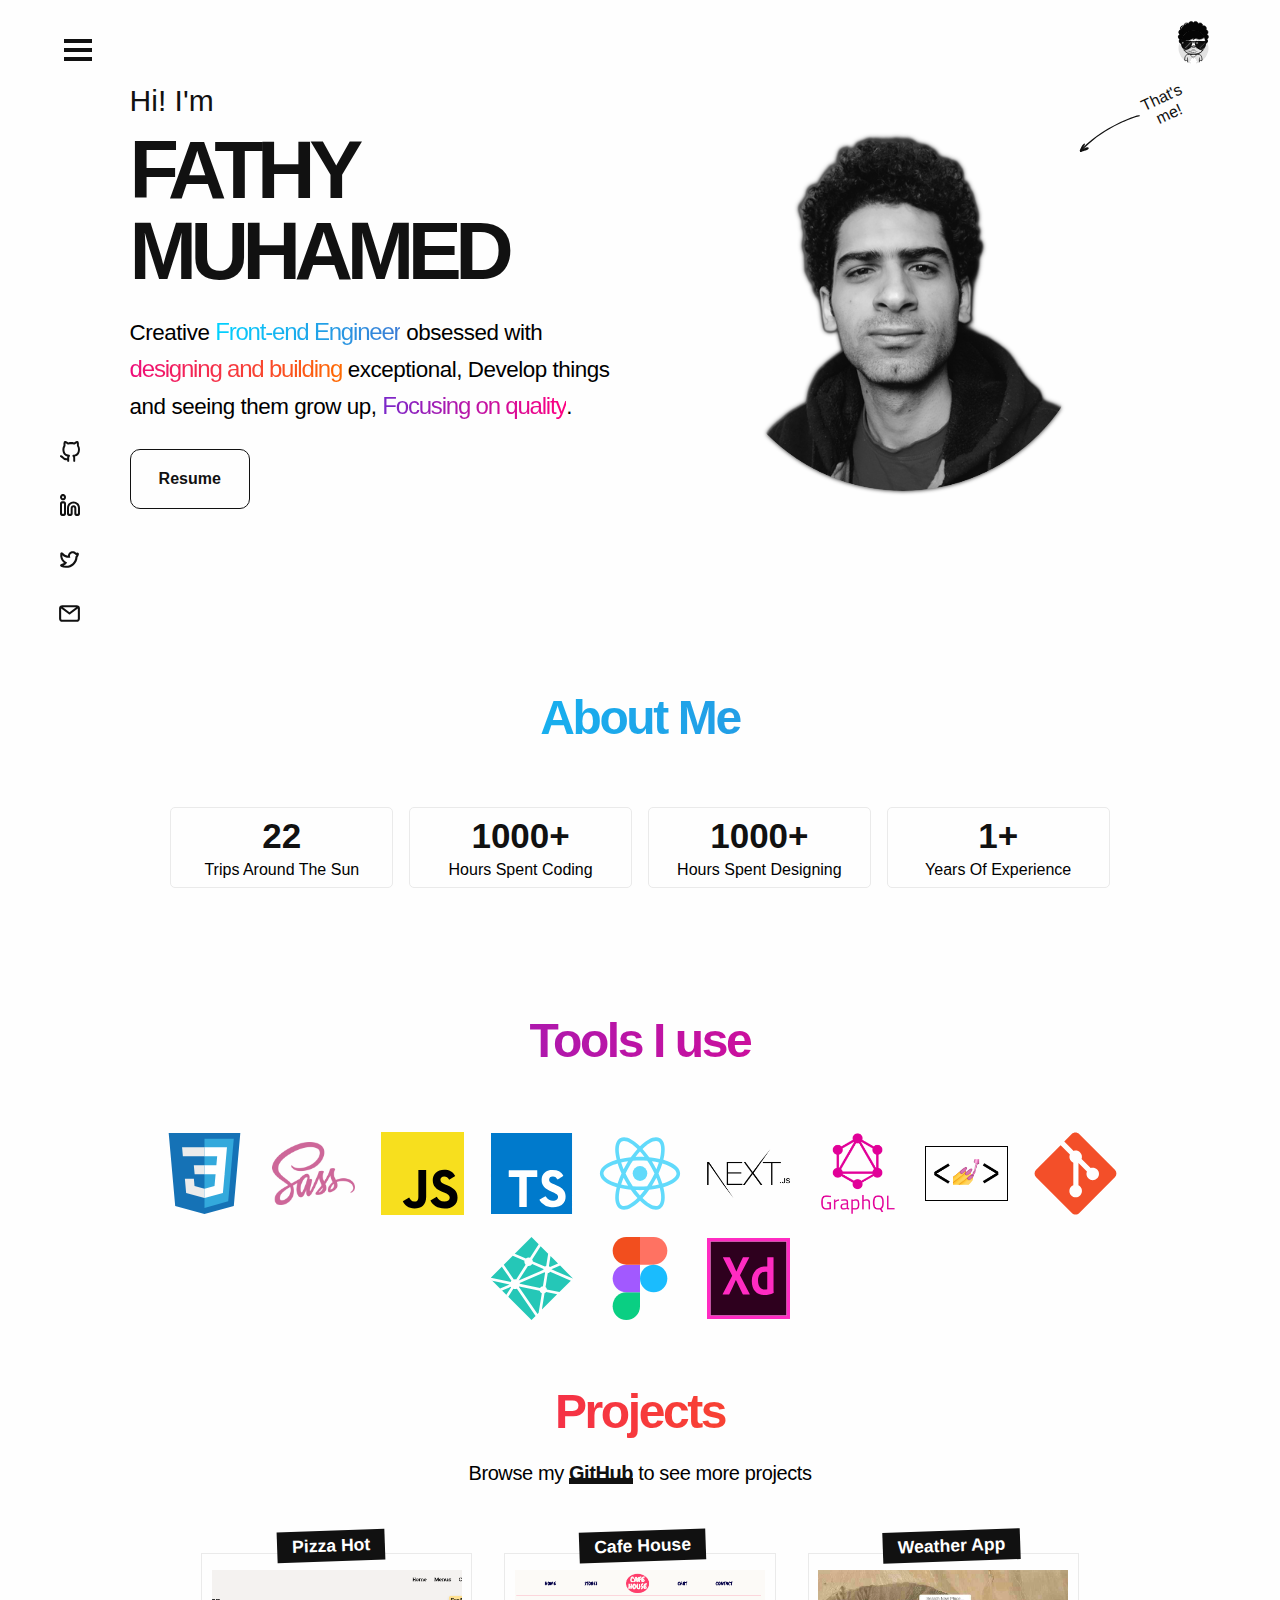
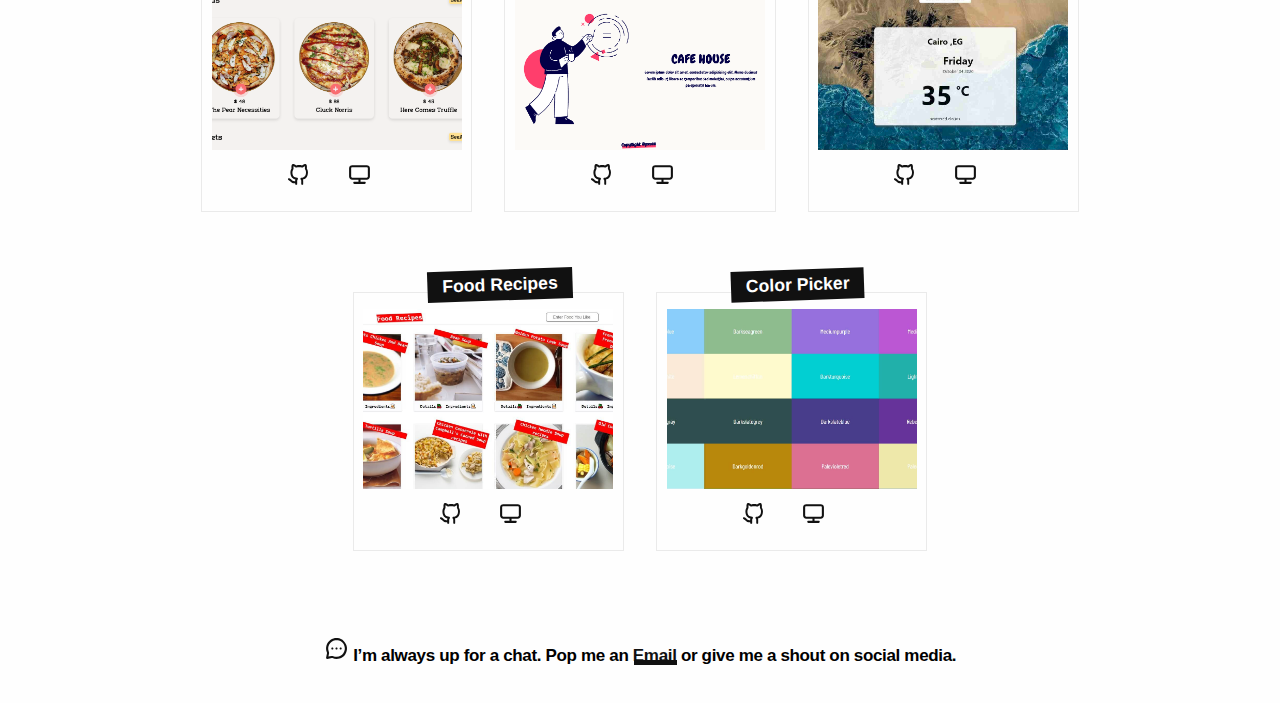
==== commit f334cfce: "change style" ====
--- a/index.html
+++ b/index.html
@@ -138,7 +138,8 @@
               title="Github"
               rel="noreferrer"
               target="_blank"
-              href="/Resume.pdf"
+              download
+              href="/FathyMuhamed-cv.pdf"
               >Resume</a
             >
           </div>
